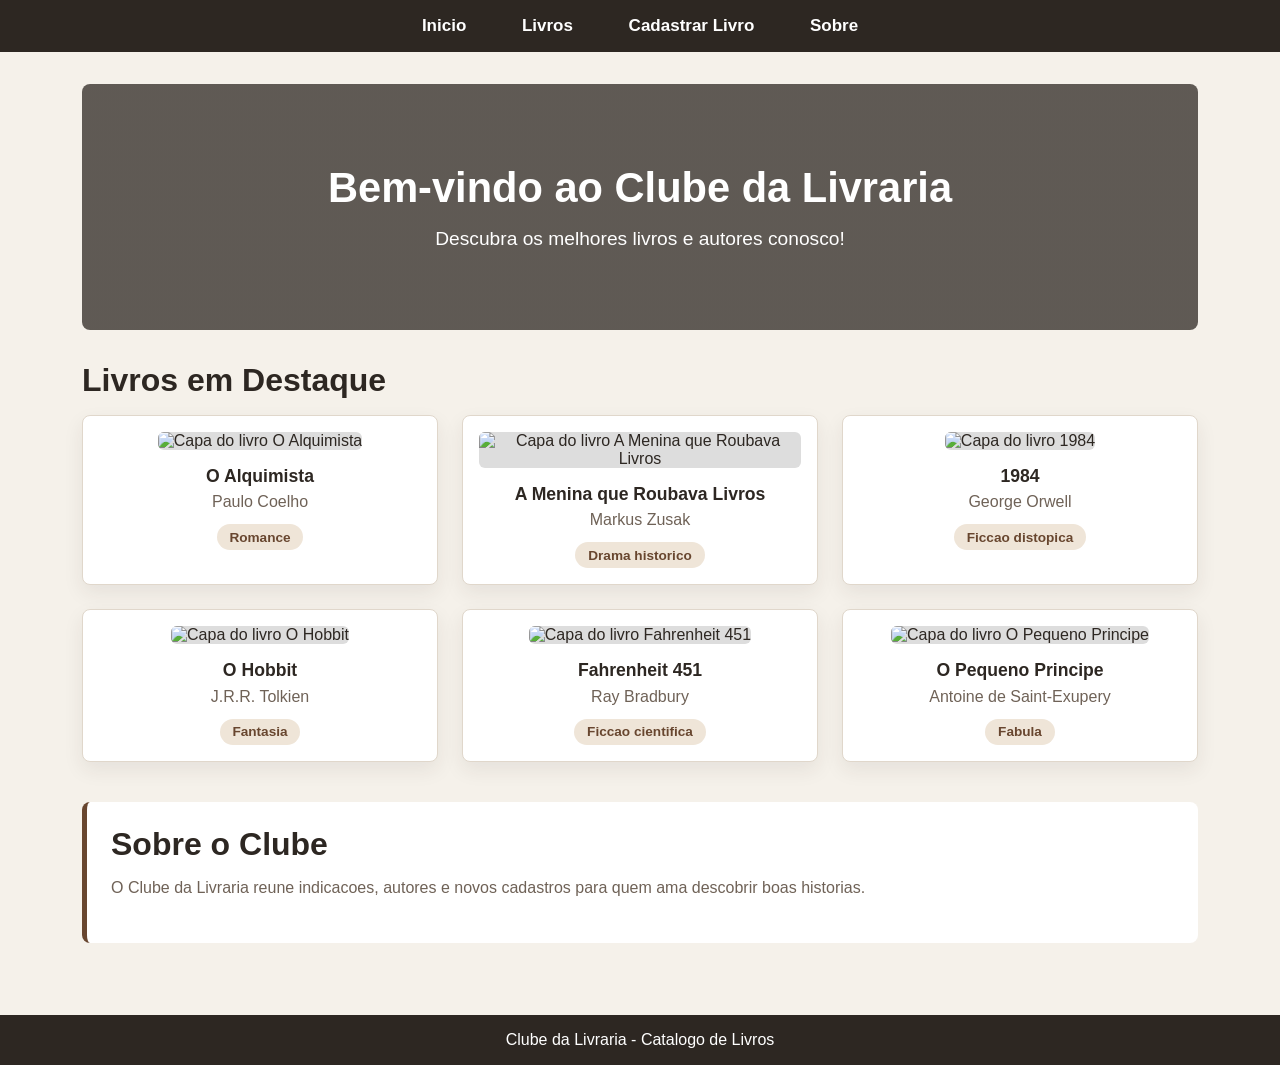
==== index.html @ d47240da "projeto html" ====
<!DOCTYPE html>
<html lang="pt-br">
<head>
    <meta charset="UTF-8">
    <meta name="viewport" content="width=device-width, initial-scale=1.0">
    <meta name="description" content="Catalogo visual de livros com destaques, autores e paginas de detalhe.">
    <link rel="stylesheet" href="style.css">
    <title>Clube da Livraria</title>
</head>
<body>
    <header>
        <nav>
            <ul>
                <li><a href="index.html#inicio">Inicio</a></li>
                <li><a href="index.html#livros">Livros</a></li>
                <li><a href="cadastrar.html">Cadastrar Livro</a></li>
                <li><a href="index.html#sobre">Sobre</a></li>
            </ul>
        </nav>
    </header>

    <main>
        <section class="hero" id="inicio">
            <h1>Bem-vindo ao Clube da Livraria</h1>
            <p>Descubra os melhores livros e autores conosco!</p>
        </section>

        <section class="featured-books" id="livros">
            <h2>Livros em Destaque</h2>
            <div class="book-list">
                <a class="book-item" href="o-alquimista.html">
                    <img src="https://covers.openlibrary.org/b/isbn/9780061122415-L.jpg" alt="Capa do livro O Alquimista">
                    <h3>O Alquimista</h3>
                    <p>Paulo Coelho</p>
                    <span>Romance</span>
                </a>

                <a class="book-item" href="a-menina-que-roubava-livros.html">
                    <img src="https://covers.openlibrary.org/b/isbn/9780375842207-L.jpg" alt="Capa do livro A Menina que Roubava Livros">
                    <h3>A Menina que Roubava Livros</h3>
                    <p>Markus Zusak</p>
                    <span>Drama historico</span>
                </a>

                <a class="book-item" href="1984.html">
                    <img src="https://covers.openlibrary.org/b/isbn/9780451524935-L.jpg" alt="Capa do livro 1984">
                    <h3>1984</h3>
                    <p>George Orwell</p>
                    <span>Ficcao distopica</span>
                </a>

                <a class="book-item" href="o-hobbit.html">
                    <img src="https://covers.openlibrary.org/b/isbn/9780547928227-L.jpg" alt="Capa do livro O Hobbit">
                    <h3>O Hobbit</h3>
                    <p>J.R.R. Tolkien</p>
                    <span>Fantasia</span>
                </a>

                <a class="book-item" href="fahrenheit-451.html">
                    <img src="https://covers.openlibrary.org/b/isbn/9781451673319-L.jpg" alt="Capa do livro Fahrenheit 451">
                    <h3>Fahrenheit 451</h3>
                    <p>Ray Bradbury</p>
                    <span>Ficcao cientifica</span>
                </a>

                <a class="book-item" href="o-pequeno-principe.html">
                    <img src="https://covers.openlibrary.org/b/isbn/9780156012195-L.jpg" alt="Capa do livro O Pequeno Principe">
                    <h3>O Pequeno Principe</h3>
                    <p>Antoine de Saint-Exupery</p>
                    <span>Fabula</span>
                </a>
            </div>
        </section>

        <section class="about" id="sobre">
            <h2>Sobre o Clube</h2>
            <p>O Clube da Livraria reune indicacoes, autores e novos cadastros para quem ama descobrir boas historias.</p>
        </section>
    </main>

    <footer>
        <p>Clube da Livraria - Catalogo de Livros</p>
    </footer>
</body>
</html>
---- style.css ----
* {
    margin: 0;
    padding: 0;
    box-sizing: border-box;
}

body {
    font-family: Arial, sans-serif;
    background-color: #f5f1ea;
    color: #2d2722;
}

header {
    background: #2d2722;
    color: #fff;
    padding: 16px 0;
    text-align: center;
    position: sticky;
    top: 0;
    z-index: 10;
}

header nav a {
    color: #fff;
    text-decoration: none;
    font-size: 17px;
    font-weight: 600;
}

header nav a:hover {
    color: #e7c9a4;
}

header nav ul {
    list-style: none;
}

header nav ul li {
    display: inline-block;
    margin: 0 1.6rem;
}

main {
    margin: 0 auto;
    max-width: 1180px;
    padding: 2rem;
}

.hero {
    background: linear-gradient(rgba(45, 39, 34, 0.75), rgba(45, 39, 34, 0.75)), url("https://images.unsplash.com/photo-1507842217343-583bb7270b66?auto=format&fit=crop&w=1400&q=80");
    background-position: center;
    background-size: cover;
    border-radius: 8px;
    color: #fff;
    margin-bottom: 2rem;
    padding: 5rem 2rem;
    text-align: center;
}

.hero h1 {
    font-size: 2.6rem;
    margin-bottom: 1rem;
}

.hero p {
    font-size: 1.2rem;
}

.featured-books,
.register-book,
.about {
    margin-bottom: 2.5rem;
}

.featured-books h2,
.register-book h1,
.register-book h2,
.about h2 {
    font-size: 2rem;
    margin-bottom: 1rem;
}

.book-list {
    display: grid;
    gap: 1.5rem;
    grid-template-columns: repeat(3, 1fr);
}

.book-item {
    background: #fff;
    border: 1px solid #e0d7cb;
    border-radius: 8px;
    box-shadow: 0 8px 20px rgba(45, 39, 34, 0.08);
    color: #2d2722;
    display: block;
    padding: 1rem;
    text-align: center;
    text-decoration: none;
    transition: transform 0.2s, box-shadow 0.2s;
}

.book-item:hover {
    box-shadow: 0 12px 26px rgba(45, 39, 34, 0.16);
    transform: translateY(-4px);
}

.book-item img {
    background: #ddd;
    border-radius: 6px;
    height: 270px;
    margin-bottom: 1rem;
    object-fit: cover;
    width: 100%;
}

.book-item h3 {
    font-size: 1.1rem;
    margin-bottom: 0.4rem;
}

.book-item p {
    color: #6f6257;
    margin-bottom: 0.8rem;
}

.book-item span {
    background: #efe5d8;
    border-radius: 20px;
    color: #68462f;
    display: inline-block;
    font-size: 0.85rem;
    font-weight: 700;
    padding: 0.35rem 0.8rem;
}

.book-detail {
    align-items: center;
    background: #fff;
    border: 1px solid #e0d7cb;
    border-radius: 8px;
    box-shadow: 0 8px 20px rgba(45, 39, 34, 0.08);
    display: none;
    gap: 2rem;
    grid-template-columns: 1fr 240px;
    margin-top: 1.5rem;
    padding: 1.5rem;
}

.book-detail:target {
    display: grid;
}

.detail-page {
    display: grid;
    margin-top: 0;
}

.book-detail h1 {
    color: #68462f;
    font-size: 1rem;
    margin-bottom: 0.5rem;
    text-transform: uppercase;
}

.book-detail h2,
.book-detail h3 {
    font-size: 1.6rem;
    margin-bottom: 0.8rem;
}

.book-detail p {
    color: #55483f;
    line-height: 1.6;
    margin-bottom: 0.8rem;
}

.book-detail img {
    border-radius: 6px;
    height: 330px;
    object-fit: cover;
    width: 100%;
}

.back-link {
    background: #68462f;
    border-radius: 6px;
    color: #fff;
    display: inline-block;
    font-weight: 700;
    margin-top: 0.6rem;
    padding: 0.75rem 1rem;
    text-decoration: none;
}

.back-link:hover {
    background: #4d3322;
}

.section-title p,
.about p {
    color: #6f6257;
    margin-bottom: 1.4rem;
}

form {
    background: #fff;
    border: 1px solid #e0d7cb;
    border-radius: 8px;
    box-shadow: 0 8px 20px rgba(45, 39, 34, 0.08);
    display: grid;
    gap: 1rem;
    grid-template-columns: repeat(2, 1fr);
    padding: 1.5rem;
}

.form-group {
    display: flex;
    flex-direction: column;
}

.form-group-full {
    grid-column: 1 / -1;
}

label {
    font-weight: 700;
    margin-bottom: 0.45rem;
}

input,
select,
textarea {
    border: 1px solid #cfc3b5;
    border-radius: 6px;
    color: #2d2722;
    font: inherit;
    padding: 0.85rem;
}

textarea {
    resize: vertical;
}

button {
    background: #68462f;
    border: none;
    border-radius: 6px;
    color: #fff;
    cursor: pointer;
    font-size: 1rem;
    font-weight: 700;
    padding: 0.9rem 1.4rem;
    width: fit-content;
}

button:hover {
    background: #4d3322;
}

.about {
    background: #fff;
    border-left: 5px solid #68462f;
    border-radius: 8px;
    padding: 1.5rem;
}

footer {
    background: #2d2722;
    color: #fff;
    padding: 1rem;
    text-align: center;
}

@media (max-width: 850px) {
    header nav ul li {
        margin: 0.5rem;
    }

    main {
        padding: 1rem;
    }

    .book-list,
    form,
    .book-detail {
        grid-template-columns: 1fr;
    }

    .book-detail img {
        max-width: 260px;
        justify-self: center;
    }

    .hero {
        padding: 3.5rem 1rem;
    }

    .hero h1 {
        font-size: 2rem;
    }
}
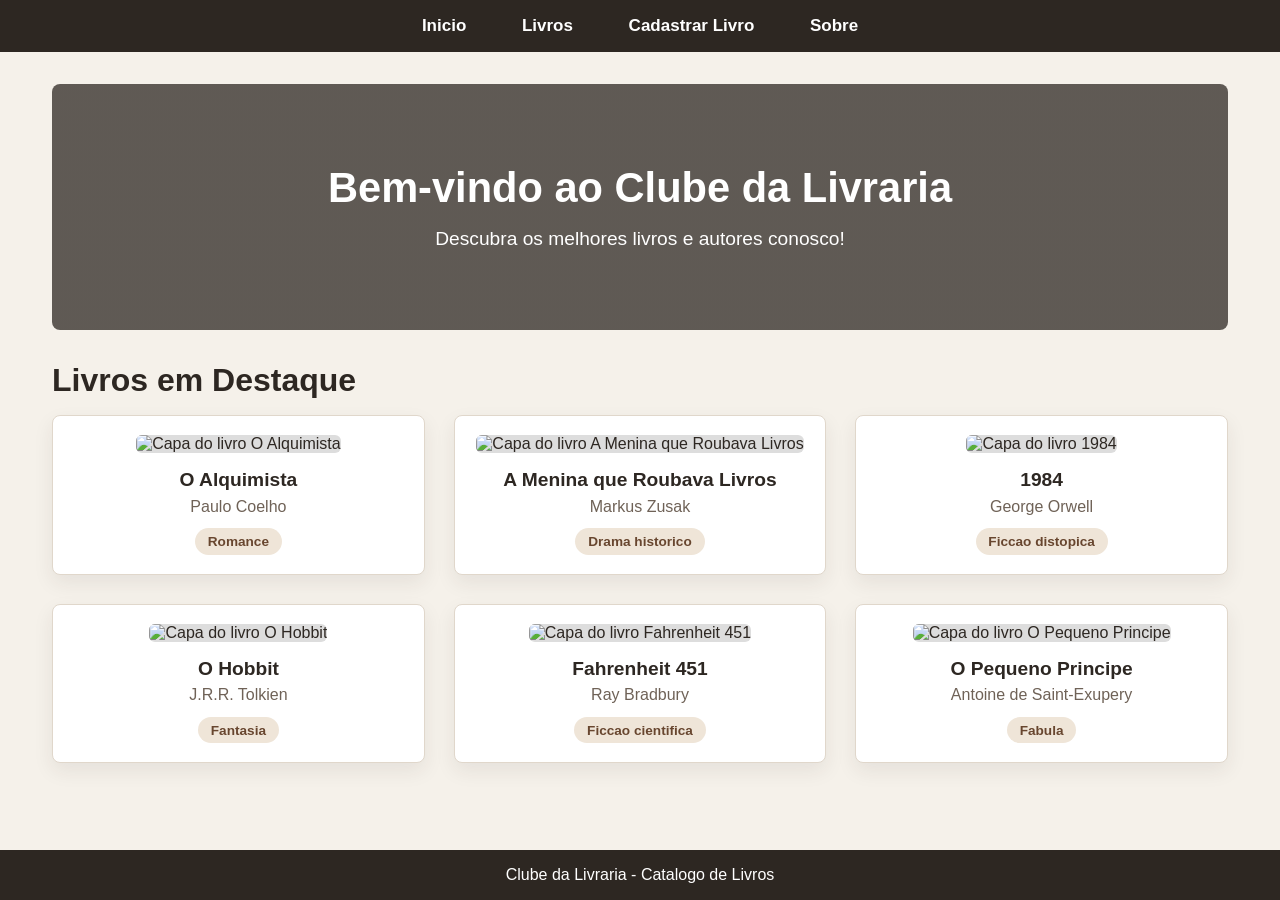
==== commit abb17202: "commit" ====
--- a/index.html
+++ b/index.html
@@ -1,4 +1,4 @@
-<!DOCTYPE html>
+﻿<!DOCTYPE html>
 <html lang="pt-br">
 <head>
     <meta charset="UTF-8">
@@ -14,56 +14,56 @@
                 <li><a href="index.html#inicio">Inicio</a></li>
                 <li><a href="index.html#livros">Livros</a></li>
                 <li><a href="cadastrar.html">Cadastrar Livro</a></li>
-                <li><a href="index.html#sobre">Sobre</a></li>
+                <li><a href="sobre.html">Sobre</a></li>
             </ul>
         </nav>
     </header>
 
     <main>
-        <section class="hero" id="inicio">
+        <section class="banner" id="inicio">
             <h1>Bem-vindo ao Clube da Livraria</h1>
             <p>Descubra os melhores livros e autores conosco!</p>
         </section>
 
-        <section class="featured-books" id="livros">
+        <section class="livros-destaque" id="livros">
             <h2>Livros em Destaque</h2>
-            <div class="book-list">
-                <a class="book-item" href="o-alquimista.html">
+            <div class="lista-livros">
+                <a class="item-livro" href="o-alquimista.html">
                     <img src="https://covers.openlibrary.org/b/isbn/9780061122415-L.jpg" alt="Capa do livro O Alquimista">
                     <h3>O Alquimista</h3>
                     <p>Paulo Coelho</p>
                     <span>Romance</span>
                 </a>
 
-                <a class="book-item" href="a-menina-que-roubava-livros.html">
+                <a class="item-livro" href="a-menina-que-roubava-livros.html">
                     <img src="https://covers.openlibrary.org/b/isbn/9780375842207-L.jpg" alt="Capa do livro A Menina que Roubava Livros">
                     <h3>A Menina que Roubava Livros</h3>
                     <p>Markus Zusak</p>
                     <span>Drama historico</span>
                 </a>
 
-                <a class="book-item" href="1984.html">
+                <a class="item-livro" href="1984.html">
                     <img src="https://covers.openlibrary.org/b/isbn/9780451524935-L.jpg" alt="Capa do livro 1984">
                     <h3>1984</h3>
                     <p>George Orwell</p>
                     <span>Ficcao distopica</span>
                 </a>
 
-                <a class="book-item" href="o-hobbit.html">
+                <a class="item-livro" href="o-hobbit.html">
                     <img src="https://covers.openlibrary.org/b/isbn/9780547928227-L.jpg" alt="Capa do livro O Hobbit">
                     <h3>O Hobbit</h3>
                     <p>J.R.R. Tolkien</p>
                     <span>Fantasia</span>
                 </a>
 
-                <a class="book-item" href="fahrenheit-451.html">
+                <a class="item-livro" href="fahrenheit-451.html">
                     <img src="https://covers.openlibrary.org/b/isbn/9781451673319-L.jpg" alt="Capa do livro Fahrenheit 451">
                     <h3>Fahrenheit 451</h3>
                     <p>Ray Bradbury</p>
                     <span>Ficcao cientifica</span>
                 </a>
 
-                <a class="book-item" href="o-pequeno-principe.html">
+                <a class="item-livro" href="o-pequeno-principe.html">
                     <img src="https://covers.openlibrary.org/b/isbn/9780156012195-L.jpg" alt="Capa do livro O Pequeno Principe">
                     <h3>O Pequeno Principe</h3>
                     <p>Antoine de Saint-Exupery</p>
@@ -72,10 +72,6 @@
             </div>
         </section>
 
-        <section class="about" id="sobre">
-            <h2>Sobre o Clube</h2>
-            <p>O Clube da Livraria reune indicacoes, autores e novos cadastros para quem ama descobrir boas historias.</p>
-        </section>
     </main>
 
     <footer>
@@ -83,3 +79,5 @@
     </footer>
 </body>
 </html>
+
+
--- a/style.css
+++ b/style.css
@@ -1,4 +1,4 @@
-* {
+﻿* {
     margin: 0;
     padding: 0;
     box-sizing: border-box;
@@ -8,6 +8,9 @@
     font-family: Arial, sans-serif;
     background-color: #f5f1ea;
     color: #2d2722;
+    min-height: 100vh;
+    display: flex;
+    flex-direction: column;
 }
 
 header {
@@ -41,12 +44,14 @@
 }
 
 main {
+    flex: 1;
     margin: 0 auto;
-    max-width: 1180px;
+    max-width: 1240px;
     padding: 2rem;
-}
-
-.hero {
+    width: 100%;
+}
+
+.banner {
     background: linear-gradient(rgba(45, 39, 34, 0.75), rgba(45, 39, 34, 0.75)), url("https://images.unsplash.com/photo-1507842217343-583bb7270b66?auto=format&fit=crop&w=1400&q=80");
     background-position: center;
     background-size: cover;
@@ -57,73 +62,73 @@
     text-align: center;
 }
 
-.hero h1 {
+.banner h1 {
     font-size: 2.6rem;
     margin-bottom: 1rem;
 }
 
-.hero p {
+.banner p {
     font-size: 1.2rem;
 }
 
-.featured-books,
-.register-book,
-.about {
+.livros-destaque,
+.cadastro-livro,
+.sobre {
     margin-bottom: 2.5rem;
 }
 
-.featured-books h2,
-.register-book h1,
-.register-book h2,
-.about h2 {
+.livros-destaque h2,
+.cadastro-livro h1,
+.cadastro-livro h2,
+.sobre h2 {
     font-size: 2rem;
     margin-bottom: 1rem;
 }
 
-.book-list {
+.lista-livros {
     display: grid;
-    gap: 1.5rem;
+    gap: 1.8rem;
     grid-template-columns: repeat(3, 1fr);
 }
 
-.book-item {
+.item-livro {
     background: #fff;
     border: 1px solid #e0d7cb;
     border-radius: 8px;
     box-shadow: 0 8px 20px rgba(45, 39, 34, 0.08);
     color: #2d2722;
     display: block;
-    padding: 1rem;
+    padding: 1.2rem;
     text-align: center;
     text-decoration: none;
     transition: transform 0.2s, box-shadow 0.2s;
 }
 
-.book-item:hover {
+.item-livro:hover {
     box-shadow: 0 12px 26px rgba(45, 39, 34, 0.16);
     transform: translateY(-4px);
 }
 
-.book-item img {
+.item-livro img {
     background: #ddd;
     border-radius: 6px;
-    height: 270px;
+    height: 320px;
     margin-bottom: 1rem;
     object-fit: cover;
     width: 100%;
 }
 
-.book-item h3 {
-    font-size: 1.1rem;
+.item-livro h3 {
+    font-size: 1.2rem;
     margin-bottom: 0.4rem;
 }
 
-.book-item p {
+.item-livro p {
     color: #6f6257;
     margin-bottom: 0.8rem;
 }
 
-.book-item span {
+.item-livro span {
     background: #efe5d8;
     border-radius: 20px;
     color: #68462f;
@@ -133,7 +138,7 @@
     padding: 0.35rem 0.8rem;
 }
 
-.book-detail {
+.detalhe-livro {
     align-items: center;
     background: #fff;
     border: 1px solid #e0d7cb;
@@ -141,47 +146,47 @@
     box-shadow: 0 8px 20px rgba(45, 39, 34, 0.08);
     display: none;
     gap: 2rem;
-    grid-template-columns: 1fr 240px;
+    grid-template-columns: 1fr 280px;
     margin-top: 1.5rem;
     padding: 1.5rem;
 }
 
-.book-detail:target {
+.detalhe-livro:target {
     display: grid;
 }
 
-.detail-page {
+.pagina-detalhe {
     display: grid;
     margin-top: 0;
 }
 
-.book-detail h1 {
+.detalhe-livro h1 {
     color: #68462f;
     font-size: 1rem;
     margin-bottom: 0.5rem;
     text-transform: uppercase;
 }
 
-.book-detail h2,
-.book-detail h3 {
+.detalhe-livro h2,
+.detalhe-livro h3 {
     font-size: 1.6rem;
     margin-bottom: 0.8rem;
 }
 
-.book-detail p {
+.detalhe-livro p {
     color: #55483f;
     line-height: 1.6;
     margin-bottom: 0.8rem;
 }
 
-.book-detail img {
-    border-radius: 6px;
-    height: 330px;
+.detalhe-livro img {
+    border-radius: 6px;
+    height: 380px;
     object-fit: cover;
     width: 100%;
 }
 
-.back-link {
+.link-voltar {
     background: #68462f;
     border-radius: 6px;
     color: #fff;
@@ -192,12 +197,12 @@
     text-decoration: none;
 }
 
-.back-link:hover {
+.link-voltar:hover {
     background: #4d3322;
 }
 
-.section-title p,
-.about p {
+.titulo-secao p,
+.sobre p {
     color: #6f6257;
     margin-bottom: 1.4rem;
 }
@@ -213,12 +218,12 @@
     padding: 1.5rem;
 }
 
-.form-group {
+.grupo-formulario {
     display: flex;
     flex-direction: column;
 }
 
-.form-group-full {
+.grupo-formulario-completo {
     grid-column: 1 / -1;
 }
 
@@ -257,11 +262,25 @@
     background: #4d3322;
 }
 
-.about {
+.sobre {
     background: #fff;
     border-left: 5px solid #68462f;
     border-radius: 8px;
     padding: 1.5rem;
+}
+
+.pagina-sobre {
+    max-width: 850px;
+}
+
+.pagina-sobre h1 {
+    color: #68462f;
+    font-size: 2rem;
+    margin-bottom: 1rem;
+}
+
+.pagina-sobre p {
+    line-height: 1.7;
 }
 
 footer {
@@ -280,22 +299,23 @@
         padding: 1rem;
     }
 
-    .book-list,
+    .lista-livros,
     form,
-    .book-detail {
+    .detalhe-livro {
         grid-template-columns: 1fr;
     }
 
-    .book-detail img {
+    .detalhe-livro img {
         max-width: 260px;
         justify-self: center;
     }
 
-    .hero {
+    .banner {
         padding: 3.5rem 1rem;
     }
 
-    .hero h1 {
+    .banner h1 {
         font-size: 2rem;
     }
 }
+
